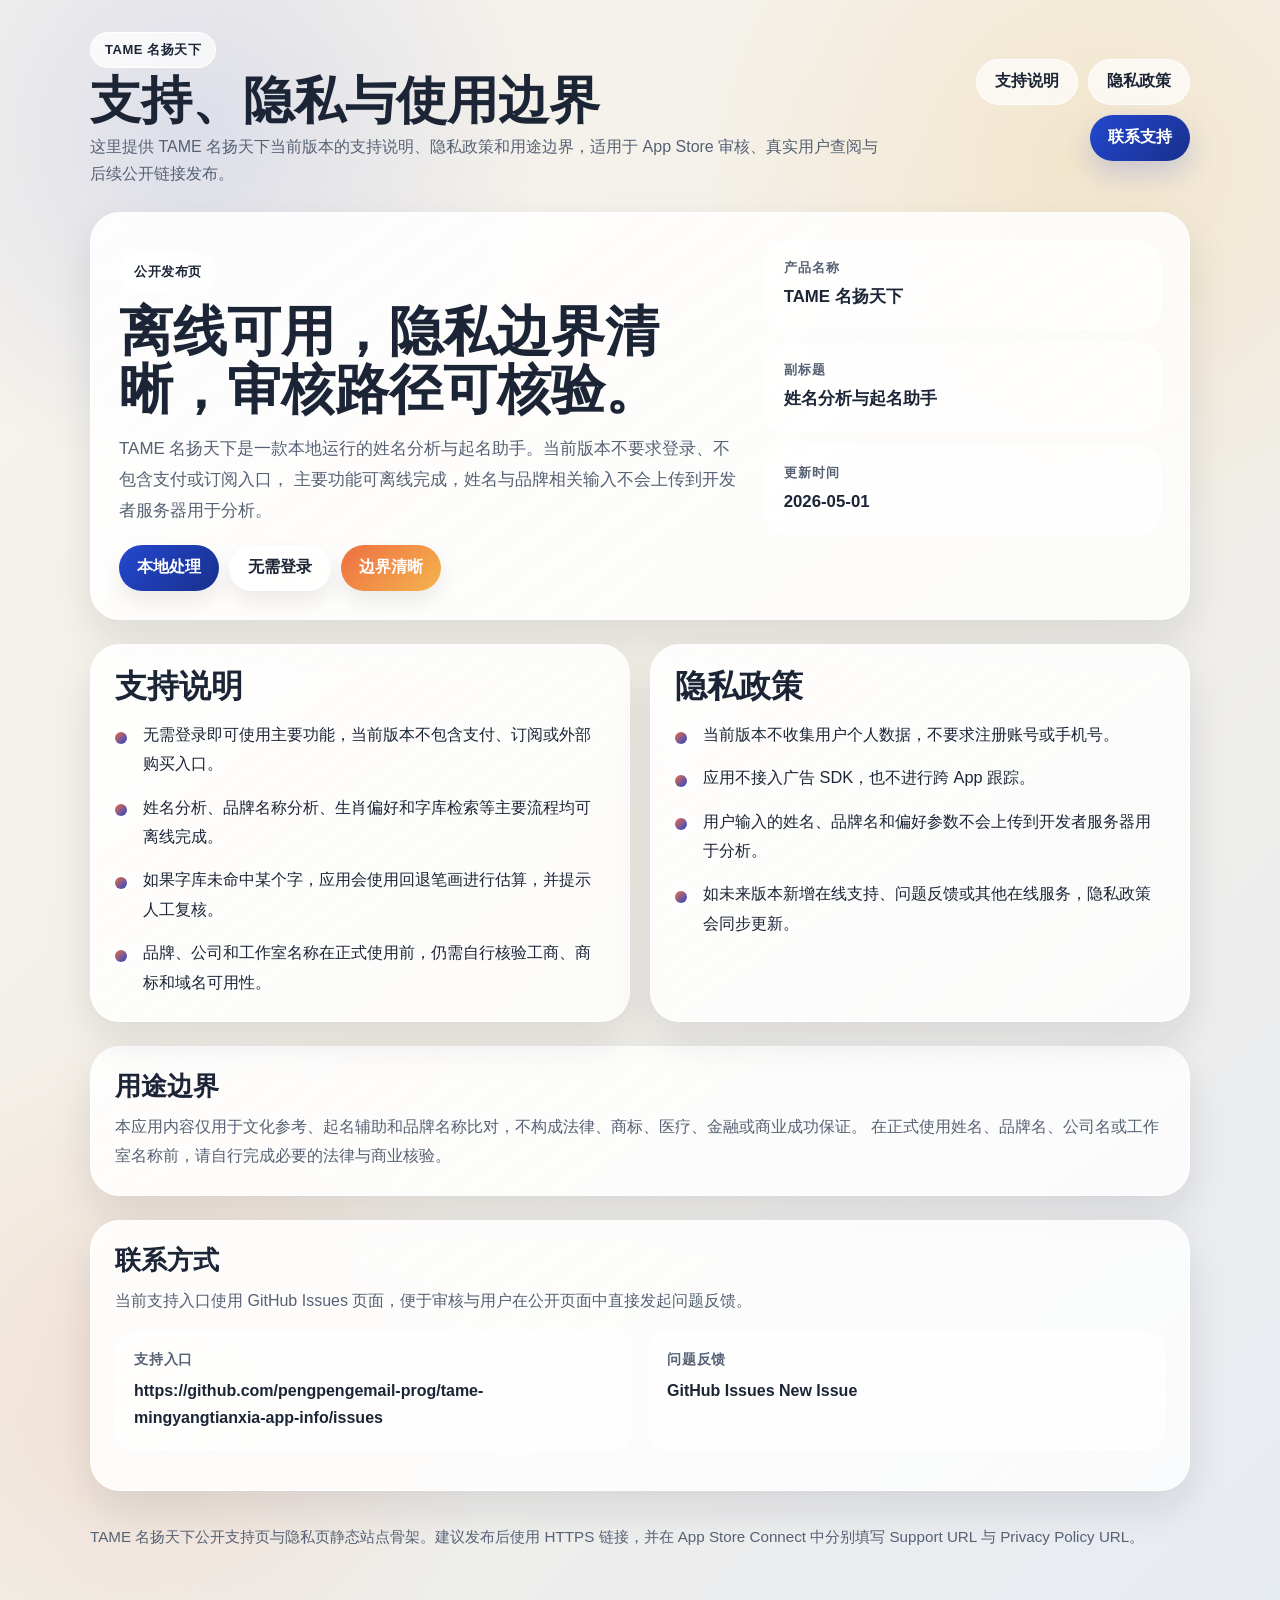
==== index.html @ 7bcc0e78 "Add support and privacy pages" ====
<!doctype html>
<html lang="zh-CN">
  <head>
    <meta charset="utf-8">
    <meta name="viewport" content="width=device-width, initial-scale=1">
    <title>TAME 名扬天下 | 支持与隐私</title>
    <meta
      name="description"
      content="TAME 名扬天下官方支持与隐私说明页面，包含支持说明、隐私政策、应用边界与联系方式。">
    <link rel="stylesheet" href="./styles.css">
  </head>
  <body>
    <div class="page-shell">
      <header class="topbar">
        <div class="brand-block">
          <span class="eyebrow">TAME 名扬天下</span>
          <h1 class="brand-title">支持、隐私与使用边界</h1>
          <p class="brand-subtitle">
            这里提供 TAME 名扬天下当前版本的支持说明、隐私政策和用途边界，适用于 App Store 审核、真实用户查阅与后续公开链接发布。
          </p>
        </div>

        <nav class="nav-links" aria-label="页面导航">
          <a class="nav-pill" href="./support.html">支持说明</a>
          <a class="nav-pill" href="./privacy.html">隐私政策</a>
          <a class="cta-link" href="https://github.com/pengpengemail-prog/tame-mingyangtianxia-app-info/issues">联系支持</a>
        </nav>
      </header>

      <section class="hero-card">
        <div class="hero-grid">
          <div>
            <p class="eyebrow">公开发布页</p>
            <h2 class="hero-title">离线可用，隐私边界清晰，审核路径可核验。</h2>
            <p class="hero-copy">
              TAME 名扬天下是一款本地运行的姓名分析与起名助手。当前版本不要求登录、不包含支付或订阅入口，
              主要功能可离线完成，姓名与品牌相关输入不会上传到开发者服务器用于分析。
            </p>

            <div class="tag-row">
              <span class="tag accent">本地处理</span>
              <span class="tag muted">无需登录</span>
              <span class="tag warm">边界清晰</span>
            </div>
          </div>

          <aside class="quick-panel" aria-label="快速信息">
            <div class="metric-card">
              <p class="metric-label">产品名称</p>
              <p class="metric-value">TAME 名扬天下</p>
            </div>

            <div class="metric-card">
              <p class="metric-label">副标题</p>
              <p class="metric-value">姓名分析与起名助手</p>
            </div>

            <div class="metric-card">
              <p class="metric-label">更新时间</p>
              <p class="metric-value">2026-05-01</p>
            </div>
          </aside>
        </div>
      </section>

      <main class="section-grid">
        <article class="section-card">
          <h2>支持说明</h2>
          <ul class="bullet-list">
            <li>无需登录即可使用主要功能，当前版本不包含支付、订阅或外部购买入口。</li>
            <li>姓名分析、品牌名称分析、生肖偏好和字库检索等主要流程均可离线完成。</li>
            <li>如果字库未命中某个字，应用会使用回退笔画进行估算，并提示人工复核。</li>
            <li>品牌、公司和工作室名称在正式使用前，仍需自行核验工商、商标和域名可用性。</li>
          </ul>
        </article>

        <article class="section-card">
          <h2>隐私政策</h2>
          <ul class="bullet-list">
            <li>当前版本不收集用户个人数据，不要求注册账号或手机号。</li>
            <li>应用不接入广告 SDK，也不进行跨 App 跟踪。</li>
            <li>用户输入的姓名、品牌名和偏好参数不会上传到开发者服务器用于分析。</li>
            <li>如未来版本新增在线支持、问题反馈或其他在线服务，隐私政策会同步更新。</li>
          </ul>
        </article>
      </main>

      <section class="notice-card">
        <h2>用途边界</h2>
        <p>
          本应用内容仅用于文化参考、起名辅助和品牌名称比对，不构成法律、商标、医疗、金融或商业成功保证。
          在正式使用姓名、品牌名、公司名或工作室名称前，请自行完成必要的法律与商业核验。
        </p>
      </section>

      <section class="contact-card">
        <h2>联系方式</h2>
        <p>当前支持入口使用 GitHub Issues 页面，便于审核与用户在公开页面中直接发起问题反馈。</p>
        <dl class="contact-grid">
          <div class="contact-item">
            <dt>支持入口</dt>
            <dd>https://github.com/pengpengemail-prog/tame-mingyangtianxia-app-info/issues</dd>
          </div>
          <div class="contact-item">
            <dt>问题反馈</dt>
            <dd>GitHub Issues New Issue</dd>
          </div>
        </dl>
      </section>

      <footer class="footer">
        TAME 名扬天下公开支持页与隐私页静态站点骨架。建议发布后使用 HTTPS 链接，并在 App Store Connect 中分别填写 Support URL 与 Privacy Policy URL。
      </footer>
    </div>
  </body>
</html>
---- styles.css ----
:root {
  --bg-top: #f7f4ee;
  --bg-mid: #f2efe7;
  --bg-bottom: #e7ebf3;
  --panel: rgba(255, 255, 255, 0.78);
  --panel-strong: rgba(255, 255, 255, 0.9);
  --line: rgba(255, 255, 255, 0.88);
  --ink: #1c2536;
  --muted: #566174;
  --accent: #2448d0;
  --accent-deep: #18308c;
  --warm: #ee6e43;
  --glow: #f4b54d;
  --shadow: rgba(17, 24, 39, 0.1);
}

* {
  box-sizing: border-box;
}

html {
  scroll-behavior: smooth;
}

body {
  margin: 0;
  min-height: 100vh;
  font-family: "PingFang SC", "Hiragino Sans GB", "Noto Sans SC", -apple-system, BlinkMacSystemFont, sans-serif;
  color: var(--ink);
  background:
    radial-gradient(circle at 85% 10%, rgba(244, 181, 77, 0.18), transparent 24rem),
    radial-gradient(circle at 15% 8%, rgba(36, 72, 208, 0.12), transparent 22rem),
    radial-gradient(circle at 12% 85%, rgba(238, 110, 67, 0.12), transparent 22rem),
    linear-gradient(135deg, var(--bg-top), var(--bg-mid) 52%, var(--bg-bottom));
}

a {
  color: inherit;
}

.page-shell {
  width: min(1100px, calc(100vw - 32px));
  margin: 0 auto;
  padding: 32px 0 72px;
}

.topbar {
  display: flex;
  align-items: center;
  justify-content: space-between;
  gap: 16px;
  margin-bottom: 24px;
}

.brand-block {
  display: flex;
  flex-direction: column;
  gap: 6px;
}

.eyebrow {
  display: inline-flex;
  align-items: center;
  gap: 8px;
  width: fit-content;
  padding: 8px 14px;
  border-radius: 999px;
  background: linear-gradient(135deg, rgba(255, 255, 255, 0.8), rgba(255, 255, 255, 0.68));
  border: 1px solid rgba(255, 255, 255, 0.92);
  color: var(--ink);
  font-size: 13px;
  font-weight: 700;
  letter-spacing: 0.04em;
}

.brand-title {
  margin: 0;
  font-family: "STSong", "Songti SC", "Noto Serif SC", serif;
  font-size: clamp(2rem, 4vw, 3.4rem);
  line-height: 1.04;
}

.brand-subtitle {
  margin: 0;
  color: var(--muted);
  font-size: 1rem;
  line-height: 1.7;
  max-width: 56rem;
}

.nav-links {
  display: flex;
  align-items: center;
  gap: 10px;
  flex-wrap: wrap;
  justify-content: flex-end;
}

.nav-pill,
.cta-link {
  display: inline-flex;
  align-items: center;
  justify-content: center;
  min-height: 46px;
  padding: 0 18px;
  border-radius: 999px;
  text-decoration: none;
  font-weight: 700;
  transition: transform 160ms ease, box-shadow 160ms ease, opacity 160ms ease;
}

.nav-pill {
  background: rgba(255, 255, 255, 0.68);
  border: 1px solid rgba(255, 255, 255, 0.9);
}

.cta-link {
  background: linear-gradient(135deg, var(--accent), var(--accent-deep));
  color: white;
  box-shadow: 0 12px 28px rgba(36, 72, 208, 0.2);
}

.nav-pill:hover,
.cta-link:hover {
  transform: translateY(-1px);
}

.hero-card,
.section-card,
.notice-card,
.contact-card {
  background: linear-gradient(145deg, var(--panel-strong), var(--panel));
  border: 1px solid var(--line);
  border-radius: 30px;
  box-shadow: 0 18px 40px var(--shadow);
}

.hero-card {
  padding: 28px;
  margin-bottom: 24px;
}

.hero-grid {
  display: grid;
  grid-template-columns: minmax(0, 1.5fr) minmax(260px, 0.95fr);
  gap: 20px;
  align-items: start;
}

.hero-title {
  margin: 0 0 14px;
  font-family: "STSong", "Songti SC", "Noto Serif SC", serif;
  font-size: clamp(2rem, 4.2vw, 3.8rem);
  line-height: 1.08;
}

.hero-copy {
  margin: 0;
  color: var(--muted);
  font-size: 1.06rem;
  line-height: 1.85;
  max-width: 42rem;
}

.tag-row {
  display: flex;
  flex-wrap: wrap;
  gap: 10px;
  margin-top: 18px;
}

.tag {
  display: inline-flex;
  align-items: center;
  justify-content: center;
  min-height: 46px;
  padding: 0 18px;
  border-radius: 999px;
  color: white;
  font-weight: 700;
  text-decoration: none;
  box-shadow: 0 10px 22px rgba(0, 0, 0, 0.08);
}

.tag.accent {
  background: linear-gradient(135deg, var(--accent), var(--accent-deep));
}

.tag.muted {
  color: var(--ink);
  background: linear-gradient(135deg, rgba(255, 255, 255, 0.82), rgba(255, 255, 255, 0.68));
  border: 1px solid rgba(255, 255, 255, 0.9);
}

.tag.warm {
  background: linear-gradient(135deg, var(--warm), var(--glow));
}

.quick-panel {
  display: grid;
  gap: 14px;
}

.metric-card {
  padding: 18px;
  border-radius: 22px;
  background: rgba(255, 255, 255, 0.7);
  border: 1px solid rgba(255, 255, 255, 0.82);
}

.metric-label {
  margin: 0 0 6px;
  color: var(--muted);
  font-size: 0.8rem;
  font-weight: 700;
  letter-spacing: 0.08em;
  text-transform: uppercase;
}

.metric-value {
  margin: 0;
  font-size: 1.05rem;
  line-height: 1.65;
  font-weight: 700;
}

.section-grid {
  display: grid;
  grid-template-columns: repeat(2, minmax(0, 1fr));
  gap: 20px;
}

.section-card {
  padding: 24px;
}

.section-card h2 {
  margin: 0 0 16px;
  font-size: 2rem;
  line-height: 1.1;
}

.bullet-list {
  list-style: none;
  margin: 0;
  padding: 0;
  display: grid;
  gap: 14px;
}

.bullet-list li {
  position: relative;
  padding-left: 28px;
  color: var(--ink);
  font-size: 1.02rem;
  line-height: 1.8;
}

.bullet-list li::before {
  content: "";
  position: absolute;
  left: 0;
  top: 0.72em;
  width: 12px;
  height: 12px;
  border-radius: 999px;
  background: linear-gradient(135deg, var(--warm), var(--accent));
  box-shadow: 0 0 0 5px rgba(255, 255, 255, 0.45);
}

.notice-card,
.contact-card {
  padding: 24px;
  margin-top: 24px;
}

.notice-card h2,
.contact-card h2 {
  margin: 0 0 12px;
  font-size: 1.65rem;
  line-height: 1.15;
}

.notice-card p,
.contact-card p {
  margin: 0;
  color: var(--muted);
  font-size: 1rem;
  line-height: 1.8;
}

.contact-grid {
  display: grid;
  grid-template-columns: repeat(2, minmax(0, 1fr));
  gap: 16px;
  margin-top: 16px;
}

.contact-item {
  padding: 18px;
  border-radius: 20px;
  background: rgba(255, 255, 255, 0.66);
  border: 1px solid rgba(255, 255, 255, 0.82);
}

.contact-item dt {
  margin: 0 0 8px;
  color: var(--muted);
  font-size: 0.86rem;
  font-weight: 700;
  letter-spacing: 0.06em;
  text-transform: uppercase;
}

.contact-item dd {
  margin: 0;
  font-size: 1rem;
  line-height: 1.7;
  font-weight: 700;
}

.footer {
  margin-top: 32px;
  color: var(--muted);
  font-size: 0.95rem;
  line-height: 1.8;
}

@media (max-width: 900px) {
  .topbar,
  .hero-grid,
  .section-grid,
  .contact-grid {
    grid-template-columns: 1fr;
    display: grid;
  }

  .topbar {
    justify-content: stretch;
  }

  .nav-links {
    justify-content: flex-start;
  }
}

@media (max-width: 640px) {
  .page-shell {
    width: min(100vw - 20px, 1100px);
    padding-top: 20px;
    padding-bottom: 42px;
  }

  .hero-card,
  .section-card,
  .notice-card,
  .contact-card {
    border-radius: 24px;
  }

  .hero-card,
  .section-card,
  .notice-card,
  .contact-card,
  .metric-card {
    padding: 20px;
  }

  .hero-title {
    font-size: 2.1rem;
  }

  .section-card h2 {
    font-size: 1.7rem;
  }

  .nav-pill,
  .cta-link,
  .tag {
    width: 100%;
  }
}
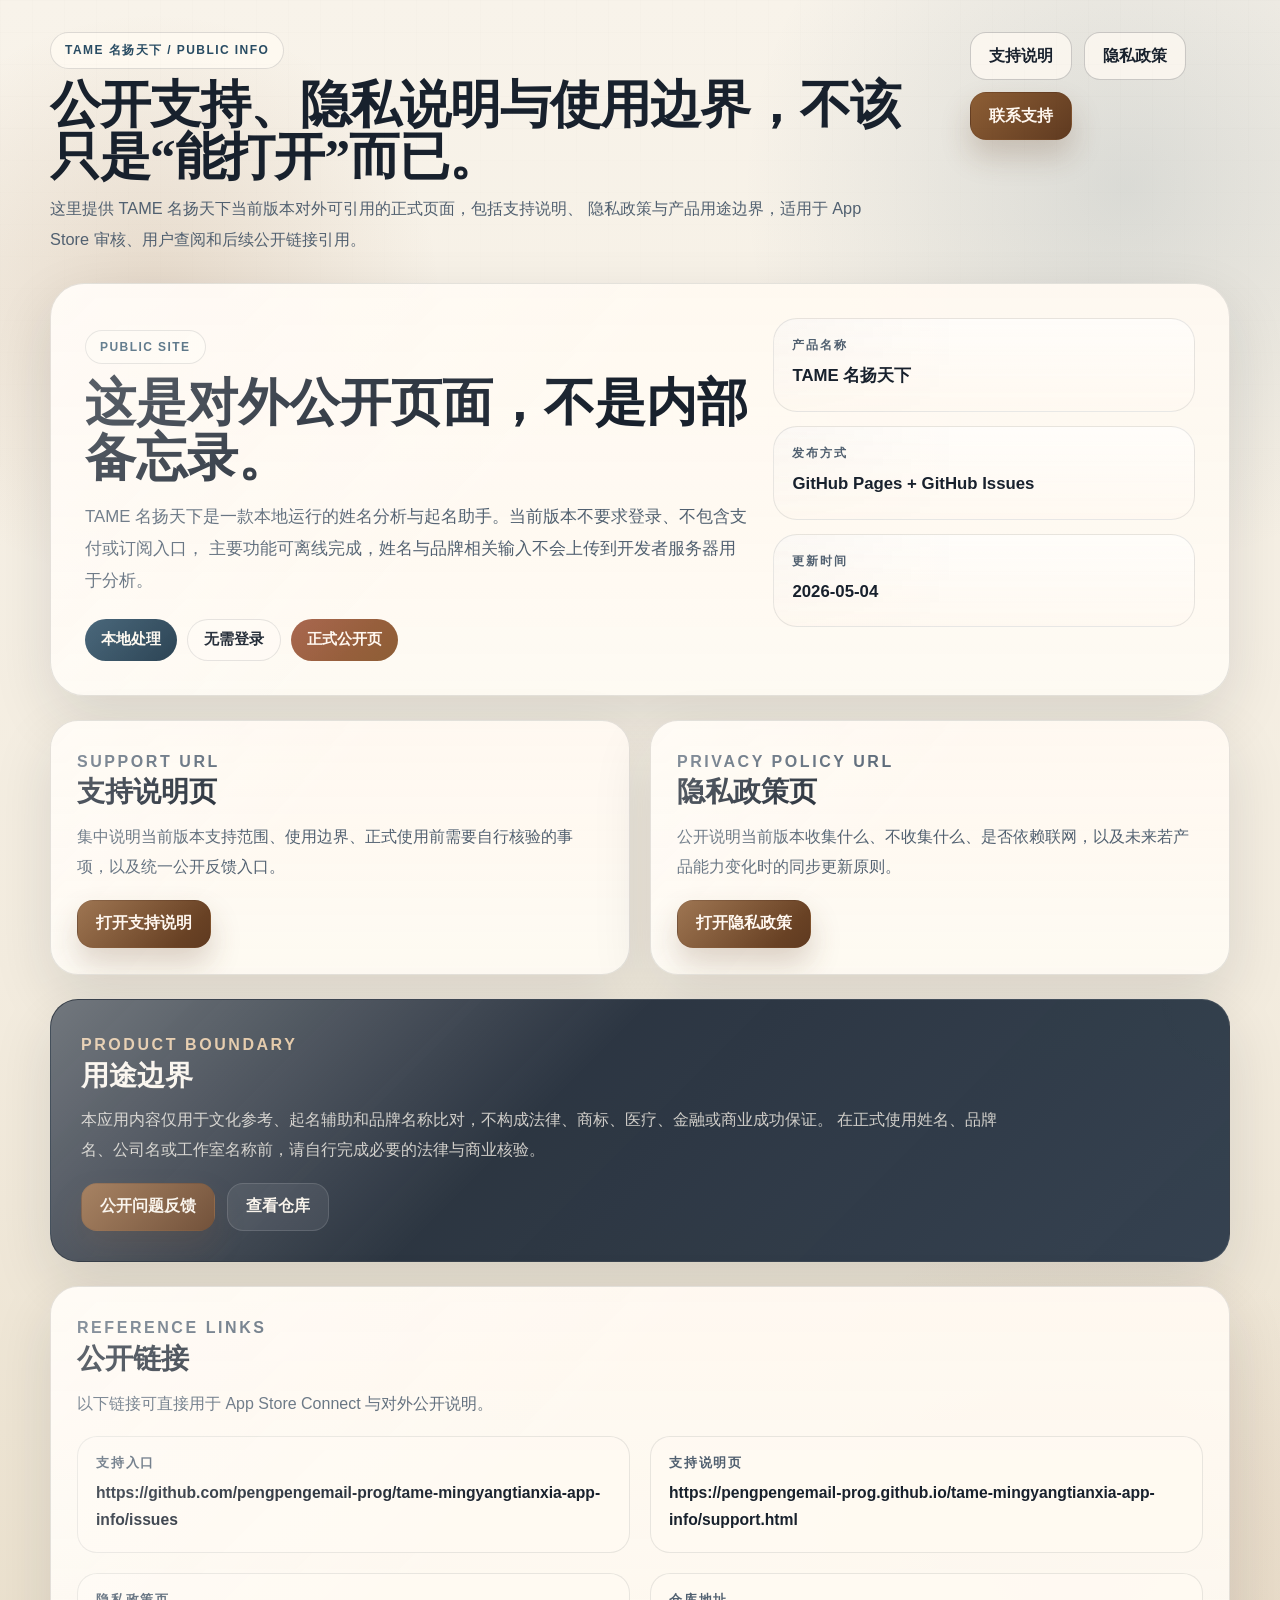
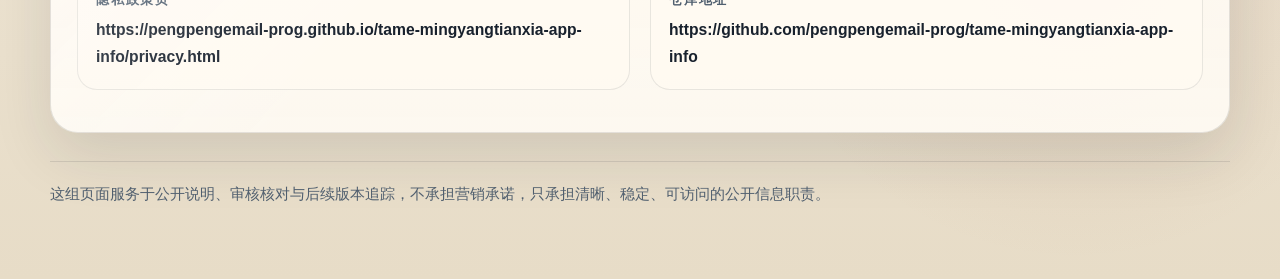
==== commit 51e850b2: "Polish public legal site design" ====
--- a/index.html
+++ b/index.html
@@ -13,10 +13,11 @@
     <div class="page-shell">
       <header class="topbar">
         <div class="brand-block">
-          <span class="eyebrow">TAME 名扬天下</span>
-          <h1 class="brand-title">支持、隐私与使用边界</h1>
+          <span class="eyebrow">TAME 名扬天下 / Public Info</span>
+          <h1 class="brand-title">公开支持、隐私说明与使用边界，不该只是“能打开”而已。</h1>
           <p class="brand-subtitle">
-            这里提供 TAME 名扬天下当前版本的支持说明、隐私政策和用途边界，适用于 App Store 审核、真实用户查阅与后续公开链接发布。
+            这里提供 TAME 名扬天下当前版本对外可引用的正式页面，包括支持说明、
+            隐私政策与产品用途边界，适用于 App Store 审核、用户查阅和后续公开链接引用。
           </p>
         </div>
 
@@ -30,8 +31,8 @@
       <section class="hero-card">
         <div class="hero-grid">
           <div>
-            <p class="eyebrow">公开发布页</p>
-            <h2 class="hero-title">离线可用，隐私边界清晰，审核路径可核验。</h2>
+            <p class="eyebrow">Public Site</p>
+            <h2 class="hero-title">这是对外公开页面，不是内部备忘录。</h2>
             <p class="hero-copy">
               TAME 名扬天下是一款本地运行的姓名分析与起名助手。当前版本不要求登录、不包含支付或订阅入口，
               主要功能可离线完成，姓名与品牌相关输入不会上传到开发者服务器用于分析。
@@ -40,7 +41,7 @@
             <div class="tag-row">
               <span class="tag accent">本地处理</span>
               <span class="tag muted">无需登录</span>
-              <span class="tag warm">边界清晰</span>
+              <span class="tag warm">正式公开页</span>
             </div>
           </div>
 
@@ -49,67 +50,81 @@
               <p class="metric-label">产品名称</p>
               <p class="metric-value">TAME 名扬天下</p>
             </div>
-
             <div class="metric-card">
-              <p class="metric-label">副标题</p>
-              <p class="metric-value">姓名分析与起名助手</p>
+              <p class="metric-label">发布方式</p>
+              <p class="metric-value">GitHub Pages + GitHub Issues</p>
             </div>
-
             <div class="metric-card">
               <p class="metric-label">更新时间</p>
-              <p class="metric-value">2026-05-01</p>
+              <p class="metric-value">2026-05-04</p>
             </div>
           </aside>
         </div>
       </section>
 
-      <main class="section-grid">
-        <article class="section-card">
-          <h2>支持说明</h2>
-          <ul class="bullet-list">
-            <li>无需登录即可使用主要功能，当前版本不包含支付、订阅或外部购买入口。</li>
-            <li>姓名分析、品牌名称分析、生肖偏好和字库检索等主要流程均可离线完成。</li>
-            <li>如果字库未命中某个字，应用会使用回退笔画进行估算，并提示人工复核。</li>
-            <li>品牌、公司和工作室名称在正式使用前，仍需自行核验工商、商标和域名可用性。</li>
-          </ul>
+      <section class="portal-grid">
+        <article class="portal-card">
+          <p class="card-kicker">Support URL</p>
+          <h2>支持说明页</h2>
+          <p>
+            集中说明当前版本支持范围、使用边界、正式使用前需要自行核验的事项，以及统一公开反馈入口。
+          </p>
+          <div class="inline-actions" style="margin-top: 18px;">
+            <a class="cta-link" href="./support.html">打开支持说明</a>
+          </div>
         </article>
 
-        <article class="section-card">
-          <h2>隐私政策</h2>
-          <ul class="bullet-list">
-            <li>当前版本不收集用户个人数据，不要求注册账号或手机号。</li>
-            <li>应用不接入广告 SDK，也不进行跨 App 跟踪。</li>
-            <li>用户输入的姓名、品牌名和偏好参数不会上传到开发者服务器用于分析。</li>
-            <li>如未来版本新增在线支持、问题反馈或其他在线服务，隐私政策会同步更新。</li>
-          </ul>
+        <article class="portal-card">
+          <p class="card-kicker">Privacy Policy URL</p>
+          <h2>隐私政策页</h2>
+          <p>
+            公开说明当前版本收集什么、不收集什么、是否依赖联网，以及未来若产品能力变化时的同步更新原则。
+          </p>
+          <div class="inline-actions" style="margin-top: 18px;">
+            <a class="cta-link" href="./privacy.html">打开隐私政策</a>
+          </div>
         </article>
-      </main>
+      </section>
 
       <section class="notice-card">
+        <p class="card-kicker">Product Boundary</p>
         <h2>用途边界</h2>
         <p>
           本应用内容仅用于文化参考、起名辅助和品牌名称比对，不构成法律、商标、医疗、金融或商业成功保证。
           在正式使用姓名、品牌名、公司名或工作室名称前，请自行完成必要的法律与商业核验。
         </p>
+        <div class="inline-actions">
+          <a class="cta-link" href="https://github.com/pengpengemail-prog/tame-mingyangtianxia-app-info/issues">公开问题反馈</a>
+          <a class="nav-pill" href="https://github.com/pengpengemail-prog/tame-mingyangtianxia-app-info">查看仓库</a>
+        </div>
       </section>
 
       <section class="contact-card">
-        <h2>联系方式</h2>
-        <p>当前支持入口使用 GitHub Issues 页面，便于审核与用户在公开页面中直接发起问题反馈。</p>
+        <p class="card-kicker">Reference Links</p>
+        <h2>公开链接</h2>
+        <p>以下链接可直接用于 App Store Connect 与对外公开说明。</p>
         <dl class="contact-grid">
           <div class="contact-item">
             <dt>支持入口</dt>
             <dd>https://github.com/pengpengemail-prog/tame-mingyangtianxia-app-info/issues</dd>
           </div>
           <div class="contact-item">
-            <dt>问题反馈</dt>
-            <dd>GitHub Issues New Issue</dd>
+            <dt>支持说明页</dt>
+            <dd>https://pengpengemail-prog.github.io/tame-mingyangtianxia-app-info/support.html</dd>
+          </div>
+          <div class="contact-item">
+            <dt>隐私政策页</dt>
+            <dd>https://pengpengemail-prog.github.io/tame-mingyangtianxia-app-info/privacy.html</dd>
+          </div>
+          <div class="contact-item">
+            <dt>仓库地址</dt>
+            <dd>https://github.com/pengpengemail-prog/tame-mingyangtianxia-app-info</dd>
           </div>
         </dl>
       </section>
 
       <footer class="footer">
-        TAME 名扬天下公开支持页与隐私页静态站点骨架。建议发布后使用 HTTPS 链接，并在 App Store Connect 中分别填写 Support URL 与 Privacy Policy URL。
+        这组页面服务于公开说明、审核核对与后续版本追踪，不承担营销承诺，只承担清晰、稳定、可访问的公开信息职责。
       </footer>
     </div>
   </body>
--- a/styles.css
+++ b/styles.css
@@ -1,17 +1,18 @@
 :root {
-  --bg-top: #f7f4ee;
-  --bg-mid: #f2efe7;
-  --bg-bottom: #e7ebf3;
-  --panel: rgba(255, 255, 255, 0.78);
-  --panel-strong: rgba(255, 255, 255, 0.9);
-  --line: rgba(255, 255, 255, 0.88);
-  --ink: #1c2536;
-  --muted: #566174;
-  --accent: #2448d0;
-  --accent-deep: #18308c;
-  --warm: #ee6e43;
-  --glow: #f4b54d;
-  --shadow: rgba(17, 24, 39, 0.1);
+  --paper: #f3ecdf;
+  --paper-deep: #e7dcc7;
+  --panel: rgba(255, 251, 244, 0.9);
+  --panel-strong: rgba(255, 249, 241, 0.96);
+  --line: rgba(33, 41, 53, 0.12);
+  --line-strong: rgba(33, 41, 53, 0.22);
+  --ink: #18212d;
+  --ink-soft: #516070;
+  --bronze: #8d5e35;
+  --bronze-deep: #5f3a20;
+  --sea: #294c63;
+  --olive: #60704a;
+  --rose: #a56047;
+  --shadow: 0 22px 60px rgba(24, 33, 45, 0.12);
 }
 
 * {
@@ -25,13 +26,25 @@
 body {
   margin: 0;
   min-height: 100vh;
+  color: var(--ink);
   font-family: "PingFang SC", "Hiragino Sans GB", "Noto Sans SC", -apple-system, BlinkMacSystemFont, sans-serif;
-  color: var(--ink);
   background:
-    radial-gradient(circle at 85% 10%, rgba(244, 181, 77, 0.18), transparent 24rem),
-    radial-gradient(circle at 15% 8%, rgba(36, 72, 208, 0.12), transparent 22rem),
-    radial-gradient(circle at 12% 85%, rgba(238, 110, 67, 0.12), transparent 22rem),
-    linear-gradient(135deg, var(--bg-top), var(--bg-mid) 52%, var(--bg-bottom));
+    radial-gradient(circle at 12% 16%, rgba(141, 94, 53, 0.16), transparent 18rem),
+    radial-gradient(circle at 88% 10%, rgba(41, 76, 99, 0.14), transparent 24rem),
+    radial-gradient(circle at 84% 82%, rgba(165, 96, 71, 0.12), transparent 20rem),
+    linear-gradient(180deg, #f8f3ea 0%, var(--paper) 52%, var(--paper-deep) 100%);
+}
+
+body::before {
+  content: "";
+  position: fixed;
+  inset: 0;
+  pointer-events: none;
+  background:
+    linear-gradient(rgba(24, 33, 45, 0.035) 1px, transparent 1px),
+    linear-gradient(90deg, rgba(24, 33, 45, 0.035) 1px, transparent 1px);
+  background-size: 32px 32px;
+  mask-image: linear-gradient(180deg, rgba(0, 0, 0, 0.22), transparent 70%);
 }
 
 a {
@@ -39,61 +52,72 @@
 }
 
 .page-shell {
-  width: min(1100px, calc(100vw - 32px));
+  width: min(1180px, calc(100vw - 32px));
   margin: 0 auto;
   padding: 32px 0 72px;
 }
 
 .topbar {
   display: flex;
-  align-items: center;
+  align-items: flex-start;
   justify-content: space-between;
-  gap: 16px;
-  margin-bottom: 24px;
+  gap: 24px;
+  margin-bottom: 28px;
 }
 
 .brand-block {
   display: flex;
   flex-direction: column;
-  gap: 6px;
+  gap: 10px;
+  max-width: 56rem;
 }
 
 .eyebrow {
   display: inline-flex;
   align-items: center;
-  gap: 8px;
+  gap: 10px;
   width: fit-content;
-  padding: 8px 14px;
+  padding: 9px 14px;
   border-radius: 999px;
-  background: linear-gradient(135deg, rgba(255, 255, 255, 0.8), rgba(255, 255, 255, 0.68));
-  border: 1px solid rgba(255, 255, 255, 0.92);
-  color: var(--ink);
-  font-size: 13px;
-  font-weight: 700;
-  letter-spacing: 0.04em;
+  border: 1px solid rgba(33, 41, 53, 0.14);
+  background: rgba(255, 250, 242, 0.82);
+  color: var(--sea);
+  font-size: 12px;
+  font-weight: 700;
+  letter-spacing: 0.12em;
+  text-transform: uppercase;
+}
+
+.brand-title,
+.hero-title,
+.section-card h2,
+.notice-card h2,
+.contact-card h2,
+.portal-card h2 {
+  font-family: "Songti SC", "STSong", "Noto Serif SC", serif;
 }
 
 .brand-title {
   margin: 0;
-  font-family: "STSong", "Songti SC", "Noto Serif SC", serif;
-  font-size: clamp(2rem, 4vw, 3.4rem);
-  line-height: 1.04;
+  font-size: clamp(2.5rem, 4vw, 4.4rem);
+  line-height: 1.02;
+  letter-spacing: -0.02em;
 }
 
 .brand-subtitle {
   margin: 0;
-  color: var(--muted);
-  font-size: 1rem;
-  line-height: 1.7;
-  max-width: 56rem;
-}
-
-.nav-links {
+  max-width: 52rem;
+  color: var(--ink-soft);
+  font-size: 1.02rem;
+  line-height: 1.9;
+}
+
+.nav-links,
+.inline-actions {
   display: flex;
   align-items: center;
-  gap: 10px;
+  gap: 12px;
   flex-wrap: wrap;
-  justify-content: flex-end;
 }
 
 .nav-pill,
@@ -101,23 +125,26 @@
   display: inline-flex;
   align-items: center;
   justify-content: center;
-  min-height: 46px;
+  min-height: 48px;
   padding: 0 18px;
-  border-radius: 999px;
+  border-radius: 16px;
   text-decoration: none;
-  font-weight: 700;
-  transition: transform 160ms ease, box-shadow 160ms ease, opacity 160ms ease;
+  font-size: 0.98rem;
+  font-weight: 700;
+  transition: transform 160ms ease, border-color 160ms ease, box-shadow 160ms ease;
 }
 
 .nav-pill {
-  background: rgba(255, 255, 255, 0.68);
-  border: 1px solid rgba(255, 255, 255, 0.9);
+  border: 1px solid var(--line-strong);
+  background: rgba(255, 250, 242, 0.76);
+  color: var(--ink);
 }
 
 .cta-link {
-  background: linear-gradient(135deg, var(--accent), var(--accent-deep));
-  color: white;
-  box-shadow: 0 12px 28px rgba(36, 72, 208, 0.2);
+  border: 1px solid rgba(95, 58, 32, 0.2);
+  background: linear-gradient(135deg, var(--bronze), var(--bronze-deep));
+  color: #fff7ef;
+  box-shadow: 0 16px 30px rgba(95, 58, 32, 0.22);
 }
 
 .nav-pill:hover,
@@ -128,72 +155,86 @@
 .hero-card,
 .section-card,
 .notice-card,
-.contact-card {
-  background: linear-gradient(145deg, var(--panel-strong), var(--panel));
+.contact-card,
+.portal-card {
+  position: relative;
+  overflow: hidden;
   border: 1px solid var(--line);
-  border-radius: 30px;
-  box-shadow: 0 18px 40px var(--shadow);
+  background: linear-gradient(180deg, var(--panel-strong), var(--panel));
+  box-shadow: var(--shadow);
+}
+
+.hero-card::before,
+.section-card::before,
+.notice-card::before,
+.contact-card::before,
+.portal-card::before {
+  content: "";
+  position: absolute;
+  inset: 0;
+  pointer-events: none;
+  background: linear-gradient(135deg, rgba(255, 255, 255, 0.35), transparent 42%);
 }
 
 .hero-card {
-  padding: 28px;
   margin-bottom: 24px;
+  padding: 34px;
+  border-radius: 34px;
 }
 
 .hero-grid {
   display: grid;
-  grid-template-columns: minmax(0, 1.5fr) minmax(260px, 0.95fr);
-  gap: 20px;
+  grid-template-columns: minmax(0, 1.45fr) minmax(280px, 0.92fr);
+  gap: 24px;
   align-items: start;
 }
 
 .hero-title {
-  margin: 0 0 14px;
-  font-family: "STSong", "Songti SC", "Noto Serif SC", serif;
-  font-size: clamp(2rem, 4.2vw, 3.8rem);
-  line-height: 1.08;
+  margin: 0 0 16px;
+  font-size: clamp(2.1rem, 4vw, 4rem);
+  line-height: 1.06;
 }
 
 .hero-copy {
   margin: 0;
-  color: var(--muted);
-  font-size: 1.06rem;
-  line-height: 1.85;
   max-width: 42rem;
+  color: var(--ink-soft);
+  font-size: 1.05rem;
+  line-height: 1.9;
 }
 
 .tag-row {
   display: flex;
+  gap: 10px;
   flex-wrap: wrap;
-  gap: 10px;
-  margin-top: 18px;
+  margin-top: 22px;
 }
 
 .tag {
   display: inline-flex;
   align-items: center;
   justify-content: center;
-  min-height: 46px;
-  padding: 0 18px;
+  min-height: 42px;
+  padding: 0 16px;
   border-radius: 999px;
-  color: white;
+  font-size: 0.95rem;
   font-weight: 700;
   text-decoration: none;
-  box-shadow: 0 10px 22px rgba(0, 0, 0, 0.08);
 }
 
 .tag.accent {
-  background: linear-gradient(135deg, var(--accent), var(--accent-deep));
+  color: #fdf8ef;
+  background: linear-gradient(135deg, var(--sea), #183244);
 }
 
 .tag.muted {
-  color: var(--ink);
-  background: linear-gradient(135deg, rgba(255, 255, 255, 0.82), rgba(255, 255, 255, 0.68));
-  border: 1px solid rgba(255, 255, 255, 0.9);
+  background: rgba(255, 251, 244, 0.82);
+  border: 1px solid rgba(33, 41, 53, 0.12);
 }
 
 .tag.warm {
-  background: linear-gradient(135deg, var(--warm), var(--glow));
+  color: #fff7ef;
+  background: linear-gradient(135deg, var(--rose), var(--bronze));
 }
 
 .quick-panel {
@@ -202,42 +243,85 @@
 }
 
 .metric-card {
-  padding: 18px;
-  border-radius: 22px;
-  background: rgba(255, 255, 255, 0.7);
-  border: 1px solid rgba(255, 255, 255, 0.82);
+  padding: 18px 18px 20px;
+  border-radius: 24px;
+  border: 1px solid rgba(33, 41, 53, 0.1);
+  background:
+    linear-gradient(180deg, rgba(255, 255, 255, 0.58), rgba(255, 249, 241, 0.92)),
+    linear-gradient(90deg, rgba(141, 94, 53, 0.08), transparent 45%);
 }
 
 .metric-label {
-  margin: 0 0 6px;
-  color: var(--muted);
-  font-size: 0.8rem;
-  font-weight: 700;
-  letter-spacing: 0.08em;
+  margin: 0 0 8px;
+  color: var(--ink-soft);
+  font-size: 0.78rem;
+  font-weight: 700;
+  letter-spacing: 0.14em;
   text-transform: uppercase;
 }
 
 .metric-value {
   margin: 0;
   font-size: 1.05rem;
-  line-height: 1.65;
-  font-weight: 700;
+  line-height: 1.7;
+  font-weight: 700;
+}
+
+.section-grid,
+.portal-grid,
+.contact-grid {
+  display: grid;
+  gap: 20px;
 }
 
 .section-grid {
-  display: grid;
   grid-template-columns: repeat(2, minmax(0, 1fr));
-  gap: 20px;
-}
-
-.section-card {
-  padding: 24px;
-}
-
-.section-card h2 {
-  margin: 0 0 16px;
-  font-size: 2rem;
-  line-height: 1.1;
+}
+
+.portal-grid {
+  grid-template-columns: repeat(2, minmax(0, 1fr));
+  margin-top: 24px;
+}
+
+.section-card,
+.portal-card,
+.notice-card,
+.contact-card {
+  border-radius: 28px;
+}
+
+.section-card,
+.portal-card,
+.contact-card {
+  padding: 26px;
+}
+
+.card-kicker {
+  margin: 0 0 14px;
+  color: var(--bronze);
+  font-size: 0.82rem;
+  font-weight: 700;
+  letter-spacing: 0.16em;
+  text-transform: uppercase;
+}
+
+.section-card h2,
+.portal-card h2,
+.notice-card h2,
+.contact-card h2 {
+  margin: 0 0 14px;
+  font-size: 1.75rem;
+  line-height: 1.14;
+}
+
+.section-card p,
+.portal-card p,
+.notice-card p,
+.contact-card p {
+  margin: 0;
+  color: var(--ink-soft);
+  font-size: 1rem;
+  line-height: 1.86;
 }
 
 .bullet-list {
@@ -250,10 +334,10 @@
 
 .bullet-list li {
   position: relative;
-  padding-left: 28px;
+  padding-left: 24px;
   color: var(--ink);
-  font-size: 1.02rem;
-  line-height: 1.8;
+  font-size: 1rem;
+  line-height: 1.84;
 }
 
 .bullet-list li::before {
@@ -261,84 +345,101 @@
   position: absolute;
   left: 0;
   top: 0.72em;
-  width: 12px;
-  height: 12px;
-  border-radius: 999px;
-  background: linear-gradient(135deg, var(--warm), var(--accent));
-  box-shadow: 0 0 0 5px rgba(255, 255, 255, 0.45);
-}
-
-.notice-card,
+  width: 10px;
+  height: 10px;
+  border-radius: 3px;
+  background: linear-gradient(135deg, var(--bronze), var(--sea));
+  box-shadow: 0 0 0 5px rgba(141, 94, 53, 0.08);
+}
+
+.notice-card {
+  margin-top: 24px;
+  padding: 30px;
+  background:
+    linear-gradient(135deg, rgba(24, 33, 45, 0.94), rgba(45, 59, 74, 0.96)),
+    radial-gradient(circle at 100% 0%, rgba(255, 255, 255, 0.06), transparent 18rem);
+  border-color: rgba(255, 255, 255, 0.08);
+}
+
+.notice-card .card-kicker,
+.notice-card h2,
+.notice-card p,
+.notice-card .nav-pill,
+.notice-card .cta-link {
+  color: #f9f3ea;
+}
+
+.notice-card .card-kicker {
+  color: #dfbf98;
+}
+
+.notice-card p {
+  max-width: 58rem;
+  color: rgba(249, 243, 234, 0.8);
+}
+
+.notice-card .nav-pill {
+  background: rgba(255, 255, 255, 0.08);
+  border-color: rgba(255, 255, 255, 0.12);
+}
+
+.notice-card .inline-actions {
+  margin-top: 18px;
+}
+
 .contact-card {
-  padding: 24px;
   margin-top: 24px;
 }
 
-.notice-card h2,
-.contact-card h2 {
-  margin: 0 0 12px;
-  font-size: 1.65rem;
-  line-height: 1.15;
-}
-
-.notice-card p,
-.contact-card p {
-  margin: 0;
-  color: var(--muted);
-  font-size: 1rem;
-  line-height: 1.8;
-}
-
 .contact-grid {
-  display: grid;
   grid-template-columns: repeat(2, minmax(0, 1fr));
-  gap: 16px;
-  margin-top: 16px;
+  margin-top: 18px;
 }
 
 .contact-item {
   padding: 18px;
   border-radius: 20px;
-  background: rgba(255, 255, 255, 0.66);
-  border: 1px solid rgba(255, 255, 255, 0.82);
+  border: 1px solid rgba(33, 41, 53, 0.1);
+  background: rgba(255, 250, 242, 0.76);
 }
 
 .contact-item dt {
   margin: 0 0 8px;
-  color: var(--muted);
-  font-size: 0.86rem;
-  font-weight: 700;
-  letter-spacing: 0.06em;
+  color: var(--ink-soft);
+  font-size: 0.8rem;
+  font-weight: 700;
+  letter-spacing: 0.14em;
   text-transform: uppercase;
 }
 
 .contact-item dd {
   margin: 0;
-  font-size: 1rem;
-  line-height: 1.7;
-  font-weight: 700;
+  color: var(--ink);
+  font-size: 0.98rem;
+  line-height: 1.72;
+  font-weight: 700;
+  word-break: break-word;
 }
 
 .footer {
-  margin-top: 32px;
-  color: var(--muted);
-  font-size: 0.95rem;
+  margin-top: 28px;
+  padding-top: 18px;
+  border-top: 1px solid rgba(33, 41, 53, 0.12);
+  color: var(--ink-soft);
+  font-size: 0.94rem;
   line-height: 1.8;
 }
 
-@media (max-width: 900px) {
+@media (max-width: 920px) {
   .topbar,
   .hero-grid,
   .section-grid,
+  .portal-grid,
   .contact-grid {
     grid-template-columns: 1fr;
     display: grid;
   }
 
-  .topbar {
-    justify-content: stretch;
-  }
-
   .nav-links {
     justify-content: flex-start;
   }
@@ -346,37 +447,37 @@
 
 @media (max-width: 640px) {
   .page-shell {
-    width: min(100vw - 20px, 1100px);
+    width: min(100vw - 20px, 1180px);
     padding-top: 20px;
-    padding-bottom: 42px;
+    padding-bottom: 44px;
   }
 
   .hero-card,
   .section-card,
+  .portal-card,
   .notice-card,
   .contact-card {
+    padding: 22px;
     border-radius: 24px;
   }
 
-  .hero-card,
-  .section-card,
-  .notice-card,
-  .contact-card,
-  .metric-card {
-    padding: 20px;
+  .brand-title {
+    font-size: 2.45rem;
   }
 
   .hero-title {
-    font-size: 2.1rem;
-  }
-
-  .section-card h2 {
-    font-size: 1.7rem;
+    font-size: 2.05rem;
+  }
+
+  .section-card h2,
+  .portal-card h2,
+  .notice-card h2,
+  .contact-card h2 {
+    font-size: 1.55rem;
   }
 
   .nav-pill,
-  .cta-link,
-  .tag {
+  .cta-link {
     width: 100%;
   }
 }
